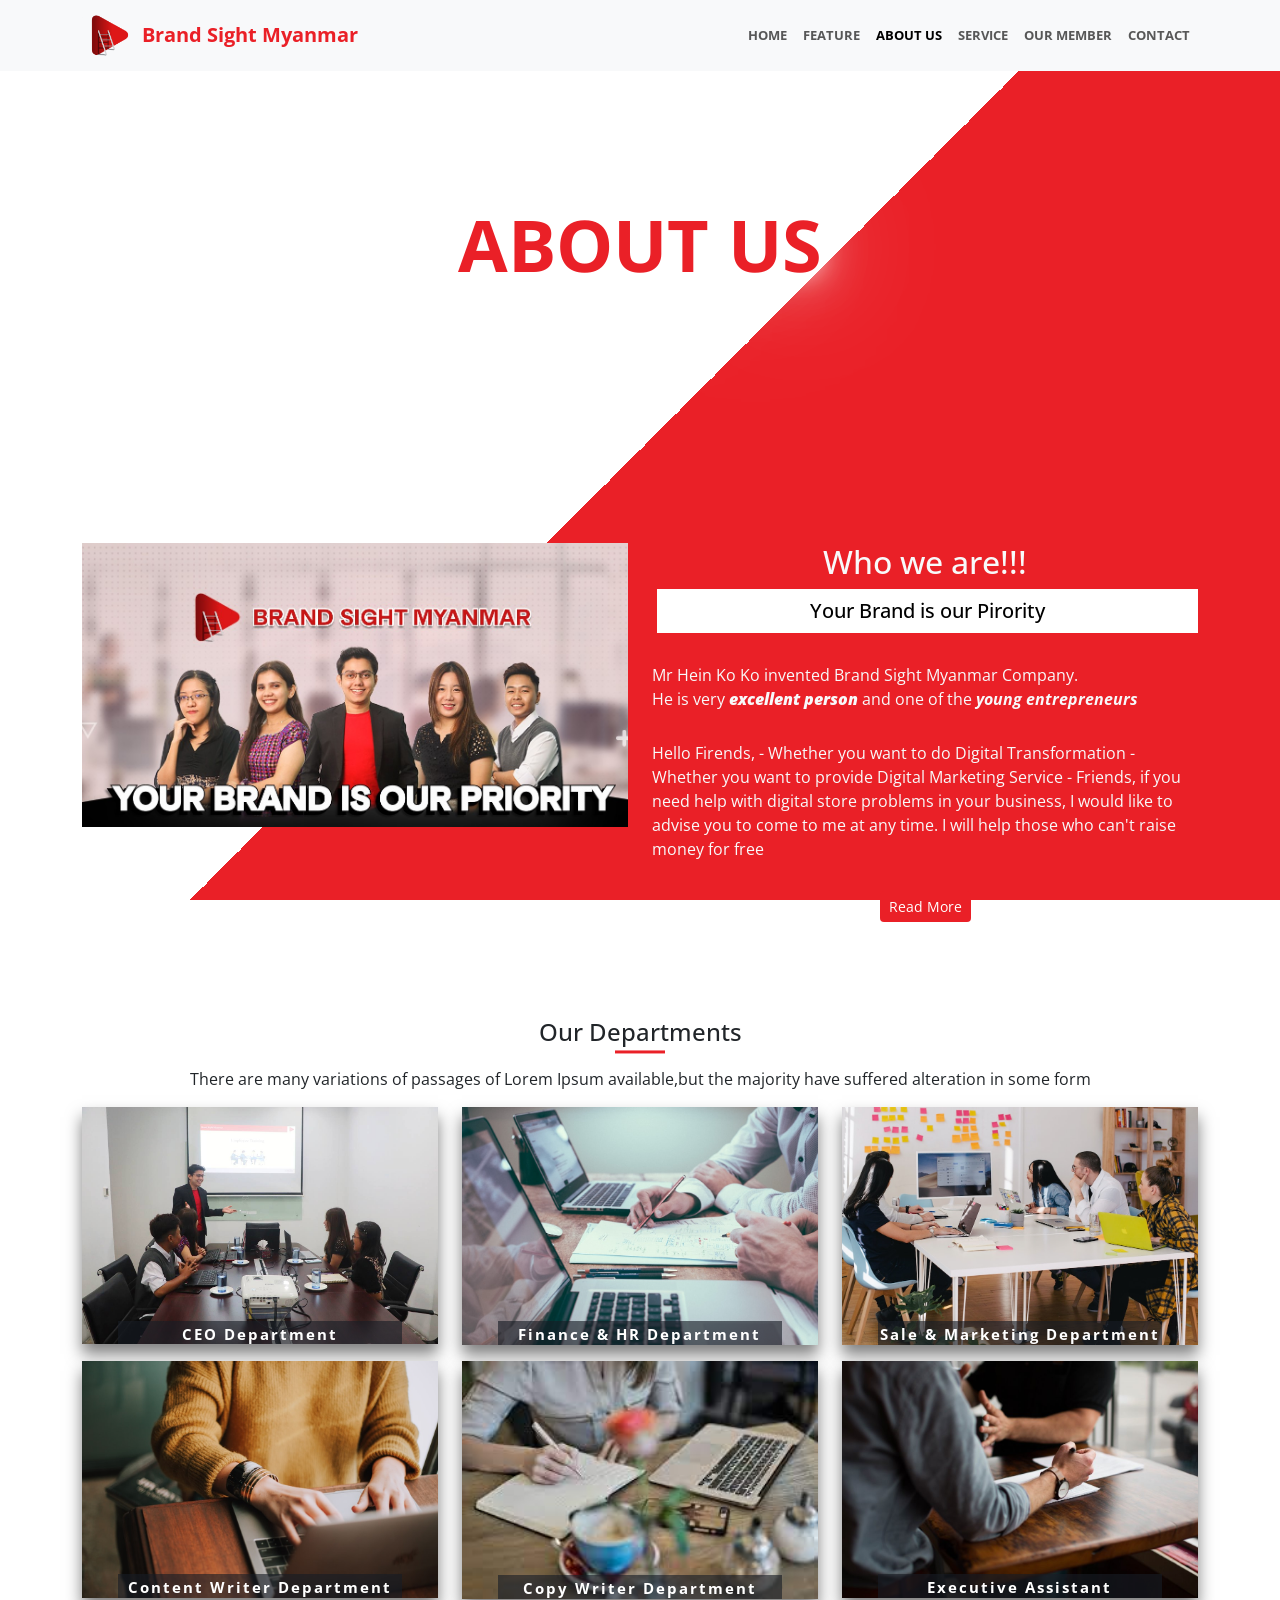
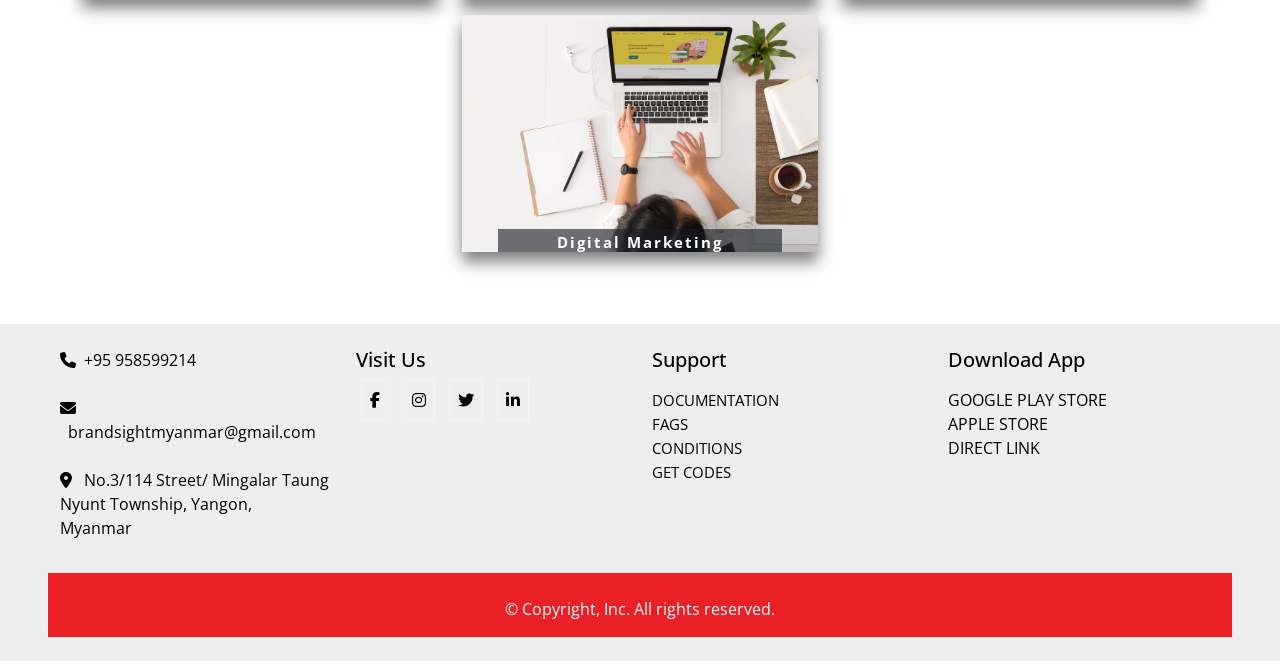
==== aboutus.html @ 86d90e67 "12/5/2022 16:06" ====
<!DOCTYPE html>
<html>
<head>
	
	<title>Brand Sight Myanmar</title>
	<link href="./assets/img/logo/logo.png" rel="icon" type="image/png" sizes="16x16">
	<!-- bootstrap css1 js1 -->
	<link href="https://cdn.jsdelivr.net/npm/bootstrap@5.2.0/dist/css/bootstrap.min.css" rel="stylesheet" integrity="sha384-gH2yIJqKdNHPEq0n4Mqa/HGKIhSkIHeL5AyhkYV8i59U5AR6csBvApHHNl/vI1Bx" crossorigin="anonymous">
	<!-- fontawesome css -->
	<link rel="stylesheet" href="https://cdnjs.cloudflare.com/ajax/libs/font-awesome/6.2.1/css/all.min.css" integrity="sha512-MV7K8+y+gLIBoVD59lQIYicR65iaqukzvf/nwasF0nqhPay5w/9lJmVM2hMDcnK1OnMGCdVK+iQrJ7lzPJQd1w==" crossorigin="anonymous" referrerpolicy="no-referrer" />
	<!-- jq ui css1 js1 -->
	<link rel="stylesheet" type="text/css" href="assets/libs/jquery-ui-1.13.1/jquery-ui-1.13.1/jquery-ui.min.css">
 	<!-- lightslider css1 js1 -->
  <link href="assets/libs/lightslider-master/dist/css/lightslider.css" rel="stylesheet" type="text/css">


	<!-- custom css -->
	<link rel="stylesheet" type="text/css" href="css/style.css">
</head>
<body>
  

  

<!-- Start Header Section -->
<header class="animation-area">

    <!-- animatin for banner -->

    <div>
      <ul class ="box-area">
          <li></li>
          <li></li>
          <li></li>
           <li></li>
          <li></li>
          <li></li>
        </ul>
    </div>

    <!-- Start Navbar -->
  
	<!-- Start Header Intro -->
	<!-- <section class="headerintros visiblelgs">
		<div class="container infos">
			<table>
				<tr>
					<td>Mon - Sat 8:00-18:00<br>
						Sunday CLOSED
					</td>
				</tr>
			</table>
			<table>
				<tr>
					<td>
						<i class="fas fa-envelope me-1"></i>
					</td>
				<td><a href="maito:brandsightmyanmar.com" class="nav-link">brandsightmyanmar@gmail.com</td>

				</tr>
			</table>
			<table>
				<tr>
					<td><i class="fas fa-bus me-1"></i></td>
					<td>Van facility available for pick and drop</td>
				</tr>
			</table>
		</div>
	</section> -->
	<!-- End Header Intro Section -->
        <!--Start Navbar-->
         <nav class="navbar navbar-expand-lg navbar-light bg-light navbs ">
          <div class="container">
            
            <a href="index.html"><img src="./assets/img/logo/logo.png" width="50px"; alt="site-logo"></a>
            <a href="index.html" class="navbar-brand fw-blod"><span class="brand-texts">Brand Sight Myanmar</span> </a>

            <div class="navbar-toggler" data-bs-target="#mynav" data-bs-toggle="collapse">
             <span class="navbar-toggler-icon"></span>
            </div>

            <div id="mynav" class="navbar-collapse collapse">
              <ul class="navbar-nav ms-auto">
                <li class="nav-item"><a href="index.html" class="nav-link">Home</a></li>
                <li class="nav-item"><a href="feature.html" class="nav-link">Feature</a></li>
                <li class="nav-item"><a href="aboutus.html" class="nav-link active">About Us</a></li>
                <li class="nav-item"><a href="service.html" class="nav-link">Service</a></li>
                <li class="nav-item"><a href="ourmember.html" class="nav-link">Our Member</a></li>
                <li class="nav-item"><a href="contact.html" class="nav-link">Contact</a></li>
              </ul>
            </div>
          </div>
         </nav>
        <!--End Navbar-->


        
	<!-- Start Banner Section -->
	<!--Start Banner Section-->
        
            <!-- Start banner section -->

           <div class="ourfeaturesbanners">
              <h2 class="text-center text-uppercase display-2 fw-bold h2bannertext ">About Us</h2>
          </div>


          <!-- End banner section -->

        <!--End Banner Section-->

</header>
<!-- End Header Section -->

<!-- Start About Us Section -->
<section id="about" class="py-5 aboutuss">

  <div class="container">

    <div class="row">

      <div class="col-sm-6">
        <img src="./assets/img/member/member.jpg" class="imgs" alt="ceoofbrandsightmyanmar" />
      </div>

      <div class="col-sm-6 text-center text-light">

        <div class="row">

          <div class="col-md-12">
            <h2>Who we are!!!</h2>
          </div>

          <div class="col-md-12">
            <h5>Your Brand is our Pirority</h5>
            <p>Mr Hein Ko Ko invented Brand Sight Myanmar Company. <br/> He is very <em><b><strong>excellent person</strong></b></em> and one of the <em><strong>young entrepreneurs</strong></em></p>

            <p>Hello Firends,
              - Whether you want to do Digital Transformation
              - Whether you want to provide Digital Marketing Service
              - Friends, if you need help with digital store problems in your business, I would like to advise you to
              come to me at
              any time.
              I will help those who can't raise money for free</p>

              

            <a href="#" class="btn btn-reds btn-sm">Read More</a>
          </div>

        </div>

      </div>


    </div>

  </div>

</section>
<!-- End About Us Section -->

<!-- Start Department Section -->
<section id="department" class="py-5">
  <div class="container">
    <!-- start title -->
    <div class="row">
      <div class="col-md-12 text-center">
        <h4 class="titles">Our Departments</h4>
        <p>There are many variations of passages of Lorem Ipsum available,but the majority have suffered alteration in
          some form</p>
      </div>
    </div>
    <!-- end title -->

    <div class="row">
      <div class="col-md-4 mb-3">
        <div class="deptboxes">
          <div>
            <img src="./assets/img/member/08.jpg" alt="dept3" />
          </div>
          <div class="contents">
            <h3>CEO Department</h3>
            <p>Lorem Ipsum is simply dummy text of the printing and typesetting industry.</p>
            <a href="#"><i class="fas fa-phone"> Content</i></a>
            <a href="#"><i class="fas fa-heart"> Support</i></a>
          </div>

        </div>
      </div>

      <div class="col-md-4 mb-3">
        <div class="deptboxes">
          <div>
            <img src="./assets/img/member/finance.jpg" alt="dept6" />
          </div>
          <div class="contents">
            <h3>Finance & HR Department</h3>
            <p>Lorem Ipsum is simply dummy text of the printing and typesetting industry.</p>
            <a href="#"><i class="fas fa-phone"> Content</i></a>
            <a href="#"><i class="fas fa-heart"> Support</i></a>
          </div>

        </div>
      </div>

      <div class="col-md-4 mb-3">
        <div class="deptboxes">
          <div>
            <img src="assets/img/member/sale&marketing.jpg" alt="dept4" />
          </div>
          <div class="contents">
            <h3>Sale & Marketing Department</h3>
            <p>Lorem Ipsum is simply dummy text of the printing and typesetting industry.</p>
            <a href="#"><i class="fas fa-phone"> Content</i></a>
            <a href="#"><i class="fas fa-heart"> Support</i></a>
          </div>

        </div>
      </div>

      <div class="col-md-4 mb-3">
        <div class="deptboxes">
          <div>
            <img src="assets/img/member/contentwriterdepartment.jpg" alt="dept5" />
          </div>
          <div class="contents">
            <h3>Content Writer Department</h3>
            <p>Lorem Ipsum is simply dummy text of the printing and typesetting industry.</p>
            <a href="#"><i class="fas fa-phone"> Content</i></a>
            <a href="#"><i class="fas fa-heart"> Support</i></a>
          </div>

        </div>
      </div>

      <div class="col-md-4 mb-3">
        <div class="deptboxes">
          <div>
            <img src="assets/img/member/copywriter.jpg" alt="dept1" />
          </div>
          <div class="contents">
            <h3>Copy Writer Department</h3>
            <p>Lorem Ipsum is simply dummy text of the printing and typesetting industry.</p>
            <a href="#"><i class="fas fa-phone"> Content</i></a>
            <a href="#"><i class="fas fa-heart"> Support</i></a>
          </div>

        </div>
      </div>

      <div class="col-md-4 mb-3">
        <div class="deptboxes">
          <div>
            <img src="./assets/img/member/executive.jpg" alt="dept2" />
          </div>
          <div class="contents">
            <h3>Executive Assistant Department</h3>
            <p>Lorem Ipsum is simply dummy text of the printing and typesetting industry.</p>
            <a href="#"><i class="fas fa-phone"> Content</i></a>
            <a href="#"><i class="fas fa-heart"> Support</i></a>
          </div>

        </div>
      </div>

      <div class="col-md-4 mb-3 mx-auto">
        <div class="deptboxes">
          <div>
            <img src="./assets/img/member/digitalmarketing.jpg" alt="dept2" />
          </div>
          <div class="contents">
            <h3> Digital Marketing Department</h3>
            <p>Lorem Ipsum is simply dummy text of the printing and typesetting industry.</p>
            <a href="#"><i class="fas fa-phone"> Content</i></a>
            <a href="#"><i class="fas fa-heart"> Support</i></a>
          </div>

        </div>
      </div>
    </div>

  </div>
</section>

<!-- End Department Section -->

































  <!-- Start Footer Section -->
  <footer class="px-5 footerbgs">
    <div class="container-fluid">
      <div class="row text-light py-4 my-2">

        <div class="col-md-3 col-sm-6 mb-3">
          <!-- <h5 class="mb-3"><img src="./assets/img/logo/logo.png" width="70px">Brand Sight Myanmar</h5> -->
          <ul class="list-unstyled">
            <li><i class="fas fa-phone"></i><span class="m-2">+95 958599214</span></li><br/>
            <li><i class="fas fa-envelope"></i><span class="m-2">brandsightmyanmar@gmail.com</span></li><br/>
            <li><i class="fas fa-map-marker-alt"></i><span class="m-2"> No.3/114 Street/ Mingalar Taung Nyunt Township, Yangon, Myanmar</span>
            </li>

          </ul>
        </div>

        <div class="col-md-3 col-sm-6 mb-3">
          <h5 class="mb-3">Visit Us</h5>
          <div class="socialicons">
            <a href="#" class="p-2" target="_blank"><i class="fab fa-facebook-f"></i></a>
            <a href="#" class="p-2" target="_blank"><i class="fab fa-instagram"></i></a>
            <a href="#" class="p-2" target="_blank"><i class="fab fa-twitter"></i></a>
            <a href="#" class="p-2" target="_blank"><i class="fab fa-linkedin-in"></i></a>

          </div>

        </div>

        <div class="col-md-3 col-sm-6 mb-3">
          <h5 class="mb-3">Support</h5>
          <ul class="list-unstyled">
            <li><a href="#" class="text-uppercase footerlinks">Documentation</a></li>
            <li><a href="#" class="text-uppercase footerlinks">Fags</a></li>
            <li><a href="#" class="text-uppercase footerlinks">Conditions</a></li>
            <li><a href="#" class="text-uppercase footerlinks">Get Codes</a></li>

          </ul>
        </div>

        <div class="col-md-3 col-sm-6 mb-3">
          <h5 class="mb-3">Download App</h5>
          <ul class="list-unstyled">
            <li><a href="#" class="text-uppercase nav-link">Google Play Store</a></li>
            <li><a href="#" class="text-uppercase nav-link">Apple Store</a></li>
            <li><a href="#" class="text-uppercase nav-link">Direct Link</a></li>

          </ul>
        </div>

        <div class="text-light d-flex justify-content-center border-top pt-4 copys">
          <p>&copy; <span id="getyear"></span> Copyright, Inc. All rights reserved.</p>
        </div>

      </div>
    </div>
  </footer>

  <!-- End Footer Section --> 


<!-- bootstrap css1 js1 -->
<script src="https://cdn.jsdelivr.net/npm/@popperjs/core@2.11.5/dist/umd/popper.min.js" integrity="sha384-Xe+8cL9oJa6tN/veChSP7q+mnSPaj5Bcu9mPX5F5xIGE0DVittaqT5lorf0EI7Vk" crossorigin="anonymous"></script>
<script src="https://cdn.jsdelivr.net/npm/bootstrap@5.2.0/dist/js/bootstrap.min.js" integrity="sha384-ODmDIVzN+pFdexxHEHFBQH3/9/vQ9uori45z4JjnFsRydbmQbmL5t1tQ0culUzyK" crossorigin="anonymous"></script>
<!-- jq js1 -->
<script src="assets/libs/jquery-3.6.0.min.js" type="text/javascript"></script>
<!-- jqui css1 js1 -->
<script src="assets/libs/jquery-ui-1.13.1/jquery-ui-1.13.1/jquery-ui.min.js" type="text/javascript"></script> 
<!-- lightslider css1 js1 -->
<script src="assets/libs/lightslider-master/dist/js/lightslider.js" type="text/javascript"></script>

<!-- custom js -->
<script src="js/app.js" type="text/javascript"></script>



</body>
</html>
---- assets/libs/lightslider-master/dist/css/lightslider.css ----
/*! lightslider - v1.1.6 - 2016-10-25
* https://github.com/sachinchoolur/lightslider
* Copyright (c) 2016 Sachin N; Licensed MIT */
/*! lightslider - v1.1.3 - 2015-04-14
* https://github.com/sachinchoolur/lightslider
* Copyright (c) 2015 Sachin N; Licensed MIT */
/** /!!! core css Should not edit !!!/**/ 

.lSSlideOuter {
    overflow: hidden;
    -webkit-touch-callout: none;
    -webkit-user-select: none;
    -khtml-user-select: none;
    -moz-user-select: none;
    -ms-user-select: none;
    user-select: none
}
.lightSlider:before, .lightSlider:after {
    content: " ";
    display: table;
}
.lightSlider {
    overflow: hidden;
    margin: 0;
}
.lSSlideWrapper {
    max-width: 100%;
    overflow: hidden;
    position: relative;
}
.lSSlideWrapper > .lightSlider:after {
    clear: both;
}
.lSSlideWrapper .lSSlide {
    -webkit-transform: translate(0px, 0px);
    -ms-transform: translate(0px, 0px);
    transform: translate(0px, 0px);
    -webkit-transition: all 1s;
    -webkit-transition-property: -webkit-transform,height;
    -moz-transition-property: -moz-transform,height;
    transition-property: transform,height;
    -webkit-transition-duration: inherit !important;
    transition-duration: inherit !important;
    -webkit-transition-timing-function: inherit !important;
    transition-timing-function: inherit !important;
}
.lSSlideWrapper .lSFade {
    position: relative;
}
.lSSlideWrapper .lSFade > * {
    position: absolute !important;
    top: 0;
    left: 0;
    z-index: 9;
    margin-right: 0;
    width: 100%;
}
.lSSlideWrapper.usingCss .lSFade > * {
    opacity: 0;
    -webkit-transition-delay: 0s;
    transition-delay: 0s;
    -webkit-transition-duration: inherit !important;
    transition-duration: inherit !important;
    -webkit-transition-property: opacity;
    transition-property: opacity;
    -webkit-transition-timing-function: inherit !important;
    transition-timing-function: inherit !important;
}
.lSSlideWrapper .lSFade > *.active {
    z-index: 10;
}
.lSSlideWrapper.usingCss .lSFade > *.active {
    opacity: 1;
}
/** /!!! End of core css Should not edit !!!/**/

/* Pager */
.lSSlideOuter .lSPager.lSpg {
    margin: 10px 0 0;
    padding: 0;
    text-align: center;
}
.lSSlideOuter .lSPager.lSpg > li {
    cursor: pointer;
    display: inline-block;
    padding: 0 5px;
}
.lSSlideOuter .lSPager.lSpg > li a {
    background-color: #222222;
    border-radius: 30px;
    display: inline-block;
    height: 8px;
    overflow: hidden;
    text-indent: -999em;
    width: 8px;
    position: relative;
    z-index: 99;
    -webkit-transition: all 0.5s linear 0s;
    transition: all 0.5s linear 0s;
}
.lSSlideOuter .lSPager.lSpg > li:hover a, .lSSlideOuter .lSPager.lSpg > li.active a {
    background-color: #428bca;
}
.lSSlideOuter .media {
    opacity: 0.8;
}
.lSSlideOuter .media.active {
    opacity: 1;
}
/* End of pager */

/** Gallery */
.lSSlideOuter .lSPager.lSGallery {
    list-style: none outside none;
    padding-left: 0;
    margin: 0;
    overflow: hidden;
    transform: translate3d(0px, 0px, 0px);
    -moz-transform: translate3d(0px, 0px, 0px);
    -ms-transform: translate3d(0px, 0px, 0px);
    -webkit-transform: translate3d(0px, 0px, 0px);
    -o-transform: translate3d(0px, 0px, 0px);
    -webkit-transition-property: -webkit-transform;
    -moz-transition-property: -moz-transform;
    -webkit-touch-callout: none;
    -webkit-user-select: none;
    -khtml-user-select: none;
    -moz-user-select: none;
    -ms-user-select: none;
    user-select: none;
}
.lSSlideOuter .lSPager.lSGallery li {
    overflow: hidden;
    -webkit-transition: border-radius 0.12s linear 0s 0.35s linear 0s;
    transition: border-radius 0.12s linear 0s 0.35s linear 0s;
}
.lSSlideOuter .lSPager.lSGallery li.active, .lSSlideOuter .lSPager.lSGallery li:hover {
    border-radius: 5px;
}
.lSSlideOuter .lSPager.lSGallery img {
    display: block;
    height: auto;
    max-width: 100%;
}
.lSSlideOuter .lSPager.lSGallery:before, .lSSlideOuter .lSPager.lSGallery:after {
    content: " ";
    display: table;
}
.lSSlideOuter .lSPager.lSGallery:after {
    clear: both;
}
/* End of Gallery*/

/* slider actions */
.lSAction > a {
    width: 32px;
    display: block;
    top: 50%;
    height: 32px;
    background-image: url('../img/controls.png');
    cursor: pointer;
    position: absolute;
    z-index: 99;
    margin-top: -16px;
    opacity: 0.5;
    -webkit-transition: opacity 0.35s linear 0s;
    transition: opacity 0.35s linear 0s;
}
.lSAction > a:hover {
    opacity: 1;
}
.lSAction > .lSPrev {
    background-position: 0 0;
    left: 10px;
}
.lSAction > .lSNext {
    background-position: -32px 0;
    right: 10px;
}
.lSAction > a.disabled {
    pointer-events: none;
}
.cS-hidden {
    height: 1px;
    opacity: 0;
    filter: alpha(opacity=0);
    overflow: hidden;
}


/* vertical */
.lSSlideOuter.vertical {
    position: relative;
}
.lSSlideOuter.vertical.noPager {
    padding-right: 0px !important;
}
.lSSlideOuter.vertical .lSGallery {
    position: absolute !important;
    right: 0;
    top: 0;
}
.lSSlideOuter.vertical .lightSlider > * {
    width: 100% !important;
    max-width: none !important;
}

/* vertical controlls */
.lSSlideOuter.vertical .lSAction > a {
    left: 50%;
    margin-left: -14px;
    margin-top: 0;
}
.lSSlideOuter.vertical .lSAction > .lSNext {
    background-position: 31px -31px;
    bottom: 10px;
    top: auto;
}
.lSSlideOuter.vertical .lSAction > .lSPrev {
    background-position: 0 -31px;
    bottom: auto;
    top: 10px;
}
/* vertical */


/* Rtl */
.lSSlideOuter.lSrtl {
    direction: rtl;
}
.lSSlideOuter .lightSlider, .lSSlideOuter .lSPager {
    padding-left: 0;
    list-style: none outside none;
}
.lSSlideOuter.lSrtl .lightSlider, .lSSlideOuter.lSrtl .lSPager {
    padding-right: 0;
}
.lSSlideOuter .lightSlider > *,  .lSSlideOuter .lSGallery li {
    float: left;
}
.lSSlideOuter.lSrtl .lightSlider > *,  .lSSlideOuter.lSrtl .lSGallery li {
    float: right !important;
}
/* Rtl */

@-webkit-keyframes rightEnd {
    0% {
        left: 0;
    }

    50% {
        left: -15px;
    }

    100% {
        left: 0;
    }
}
@keyframes rightEnd {
    0% {
        left: 0;
    }

    50% {
        left: -15px;
    }

    100% {
        left: 0;
    }
}
@-webkit-keyframes topEnd {
    0% {
        top: 0;
    }

    50% {
        top: -15px;
    }

    100% {
        top: 0;
    }
}
@keyframes topEnd {
    0% {
        top: 0;
    }

    50% {
        top: -15px;
    }

    100% {
        top: 0;
    }
}
@-webkit-keyframes leftEnd {
    0% {
        left: 0;
    }

    50% {
        left: 15px;
    }

    100% {
        left: 0;
    }
}
@keyframes leftEnd {
    0% {
        left: 0;
    }

    50% {
        left: 15px;
    }

    100% {
        left: 0;
    }
}
@-webkit-keyframes bottomEnd {
    0% {
        bottom: 0;
    }

    50% {
        bottom: -15px;
    }

    100% {
        bottom: 0;
    }
}
@keyframes bottomEnd {
    0% {
        bottom: 0;
    }

    50% {
        bottom: -15px;
    }

    100% {
        bottom: 0;
    }
}
.lSSlideOuter .rightEnd {
    -webkit-animation: rightEnd 0.3s;
    animation: rightEnd 0.3s;
    position: relative;
}
.lSSlideOuter .leftEnd {
    -webkit-animation: leftEnd 0.3s;
    animation: leftEnd 0.3s;
    position: relative;
}
.lSSlideOuter.vertical .rightEnd {
    -webkit-animation: topEnd 0.3s;
    animation: topEnd 0.3s;
    position: relative;
}
.lSSlideOuter.vertical .leftEnd {
    -webkit-animation: bottomEnd 0.3s;
    animation: bottomEnd 0.3s;
    position: relative;
}
.lSSlideOuter.lSrtl .rightEnd {
    -webkit-animation: leftEnd 0.3s;
    animation: leftEnd 0.3s;
    position: relative;
}
.lSSlideOuter.lSrtl .leftEnd {
    -webkit-animation: rightEnd 0.3s;
    animation: rightEnd 0.3s;
    position: relative;
}
/*/  GRab cursor */
.lightSlider.lsGrab > * {
  cursor: -webkit-grab;
  cursor: -moz-grab;
  cursor: -o-grab;
  cursor: -ms-grab;
  cursor: grab;
}
.lightSlider.lsGrabbing > * {
  cursor: move;
  cursor: -webkit-grabbing;
  cursor: -moz-grabbing;
  cursor: -o-grabbing;
  cursor: -ms-grabbing;
  cursor: grabbing;
}
---- css/style.css ----
@import url('https://fonts.googleapis.com/css2?family=Open+Sans:ital,wght@0,300;0,400;0,600;1,300&display=swap');

* {
	margin: 0;
	padding: 0;
	box-sizing: border-box;
}

:root {
	--primary-color: #EA2027;
	--secondary-color: #fff;
	--icon-color: #EA2027;
}

::selection {
	background: var(--primary-color);
	color: #fff;
}

body {
	font-family: 'Open Sans', sans-serif;
	overflow-x: hidden;
}

header{
	/* width: 100%; */
	height: 100vh;
	background: linear-gradient(-45deg,var(--primary-color)50%,var(--secondary-color)20%);
}

.fixed-top-navbs {
	width: 100%;
	/* padding: 20px 30px; */
	position: sticky;
	left: 0;
	top: 0;
	position: fixed;
	z-index: 1000;

	box-shadow: 0 3px 2px rgba(0, 0, 0, 0.2);
}



@keyframes animate {

	0% {
		transform: translateY(0) rotate(0deg);
		opacity: 1;
		border-radius: 0;
	}

	100% {
		transform: translateY(-1000px) rotate(720deg);
		opacity: 0;
		border-radius: 50%;
	}

}

.navbar-nav li a {
	text-transform: uppercase;
	font-size: 13px;
	font-weight: bold;

	position: relative;

	transition: all .5s;
}

.navbar-nav li a::before{
	content: '';
	width: 0%;
	height: 3px;
	background: var(--primary-color);
	position:absolute;
	bottom:0%;
	right:0%;

	transition: all .5s;
}

.navbar-nav li a:hover::before{
	width: 50%;
	right: 50%;
}

.navbar-nav li a::after{
	content: '';
	width: 0%;
	height: 3px;
	background: linear-gradient(#EA2027, #ff8686);
	position:absolute;
	bottom:0%;
	left:0%;

	transition: all .5s;
}

.navbar-nav li a:hover::after{
	width: 50%;
	left: 50%;
}

.active{
	color: var(--primary-color);
}

/*Start Header Section*/

/*Start Header Section*/

.headerintros {
	height: 50px;
	background-color: var(--primary-color);
}

.headerintros .infos {
	color: #fff;
	display: flex;
	justify-content: space-between;
	align-items: center;
	font-size: 12px;
	font-weight: bold;
}

.titles {
	position: relative;
	margin-bottom: 20px;
}

.titles::before {
	content: '';
	width: 50px;
	height: 3px;
	background: var(--primary-color);

	position: absolute;
	left: 50%;
	bottom: -20%;

	transform: translate(-50%, 15%);
}


@media (min-width: 1200px) {
	.visiblelgs {
		display: block;
	}
}

/* for tablet or iPad view */

@media (min-width:480px) and (max-width: 768px) {
	.visiblelgs .infos {
		width: 100%;
		padding: 10px 20px;
		font-size: 10px;
	}
}

@media (min-width: 501px) and (max-width:540px) {
	.visiblelgs .infos {
		width: 100%;
		padding: 10px 20px;
		font-size: 9px;
	}
}

/* for mobile view */

@media (width:500px) {
	.visiblelgs .infos {
		font-size: 9px;
	}
}


.brand-texts {
	color: var(--primary-color);
	font-weight: bolder;
}

.navbar-brand{
	margin-left: 10px;
}



.btn-reds {
	background-color: var(--primary-color);
	color: #fff;

}

.btn-reds2 {
	background-color: var(--secondary-color);
	color: var(--primary-color);

}

.btn-reds:hover {
	border: 1px solid var(--primary-color);
	color: var(--primary-color);
}

.btn-reds2:hover {
	border: 1px solid var(--secondary-color);
	color: var(--primary-color);
}


/*End Header Section*/

/* Start banner Section */

.banners{
    width: 100%;
    color: #fff;
    position: absolute;
    left: 50%;
    top: 50%;
    transform: translate(-50%,-50%);

	/* display: flex;
	justify-content: center;
	align-items: center;
	flex-direction: column;
	padding: 15% 0; */

}


.headings{
    width: 85%;
    text-shadow: 2px 5px 5px rgba(165, 24, 24,0.5);
}

.banner-h2{
    font-family: 'Raleway', sans-serif;
    font-weight: 600;
    letter-spacing: 1px;
    color: var(--primary-color);
    text-shadow: 0 0 25px #fff,
                 0 0 50px #fff,
                 0 0 100px #fff,
                 0 0 250px #fff;
}

.paragraphs{
    width: 75%;
    font-size: 16px;
}

.annihellos{
	color: var(--primary-color);
	animation: annihellos 2s linear;
}

@keyframes annihellos {
    0%{
        opacity: 0;
        transform: translateY(-100%);
    }

    100%{
        opacity: 1;
        transform: translateY(0%);
    }
}

.myannis{
    animation: myannis 1s;
    animation-delay: 1s;
    animation-fill-mode: backwards;
}

@keyframes myannis {
    0%{
        opacity: 0;
        transform: translateY(-25%);
    }

    100%{
        opacity: 1;
        transform: translateY(0%);
    }
}

.anniparagraphs{
	color: var(--primary-color);
    animation: anniparagraphs 2s;
    animation-delay: 1.6s;
    animation-fill-mode: backwards;
}

@keyframes anniparagraphs {
    0%{
        opacity: 0;
        transform: translateX(20%)
    }

    100%{
        opacity: 1;
        transform: translateX(0%)
    }
}

.scrolldowns{
    width: 75px;
    height: auto;
    text-decoration: none;
    /* background-color: rgba(255, 0, 0,0.4); */
    color: #fff;
    font-size: 16px;
    padding: 10px 4px;
    text-align: center;
    border-radius: 50px;
    position: absolute;
    left: 50%;
    bottom: 0%;
    transform: translate(-50%,-9%);
    /* cursor: pointer; */
}

.scrolldowns:hover{
    color: #fff;
}

.scrolldowns .downs{
    animation: downannis 2s linear infinite;
    animation-delay: 2s;
    animation-fill-mode: backwards;
}

.scrolldowns .down1s{
    animation-delay: .2s;
}

.scrolldowns .down2s{
    animation-delay: .5s;
}

.scrolldowns .down3s{
    animation-delay: 1s;
}


@keyframes downannis{
    0%{
        opacity: 0;
        transform: translateY(-45%);
        color: #fff;
    }

    50%{
        opacity: 1;
        transform: translateY(0%);
       color: var(--primary-color);
    }

    100%{
        opacity: 0;
        transform: translateY(-45%);
        color: #fff;
    }
}

/* End Banner Section */


/*Start About Us*/

.aboutuss {
	background: linear-gradient(-45deg,var(--primary-color)50%,rgba(255,255,255,0.5)20%);
	background-repeat: no-repeat;
	background-size: cover;
	background-position: center;
	background-attachment: fixed;

	position: relative;
}

.aboutuss h5 {
	background-color: #fff;
	color: #000;
	border-left: 5px solid var(--primary-color);

	padding: 10px;
}

.aboutuss h5~p {
	text-align: left;
	margin: 30px 0;
}

.aboutuss img {
	width: 100%;

	/* position: absolute;
	bottom: 0;
	left: 15%; */
}

/*End About Us*/






/*Start Features Section*/

.iconboxes {
	background-color: #f4f4f4;
	box-shadow: 0 2pxd 15px rgba(0, 0, 0, 0.2);
	padding: 50px 20px;
	margin-bottom: 10px;

	position: relative;
}

.icons {
	width: 70px;
	height: 70px;
	background-color: var(--icon-color);
	color: #fff;
	border-radius: 50%;

	display: flex;
	justify-content: center;
	align-items: center;

	position: absolute;
	left: calc(50% - 35px);
	top: -35px;
}

.iconboxes:hover .icons {
	background: none;
	color: var(--icon-color);
	border: 2px solid var(--icon-color);
}

/*End Features Section*/

/* Start Clients  */

ul.clientlists {
	list-style: none;
	padding: 0;
	margin: 0;

	display: flex;
	justify-content: center;
}

ul.clientlists li {
	background-color: #f4f4f4;
	border: 5px solid #e9e9e9;
	padding: 20px 30px;
	margin: auto;
}

ul.clientlists img {
	width:3.6rem;
}

ul.clientlists .img12{
	width: 90px;
	/* height: 50px; */
}

ul.clientlists li:hover {
	border-color: var(--secondary-color);
	 transform: translateY(5px);
}

@media (max-width : 768px) {
	ul.clientlists li {
		border: 2px solid #e9e9e9;
		padding: 10px 20px;
		margin: 0 5px;
	}

	ul.clientlists img {
		width: 70px;
	}

	ul.clientlists li:hover {
		box-shadow: 1px -2px 0 rgba(0, 0, 0, 0.3);
	}
}

/* End Clients  */

/* Start what we do */

.videos {
	color: #fff;
}

/* End what we do */

/*Start Info Section */

.fromlefts {
	animation-name: myleft;
	animation-duration: 3s;
}

.fromrights {
	animation-name: myright;
	animation-duration: 3s;
}

@keyframes myleft {
	from {
		transform: translateX(-30px);
		opacity: 0;
	}

	to {
		transform: translateX(0px);
		opacity: 1;
	}
}

@keyframes myright {
	from {
		transform: translateX(30px);
		opacity: 0;
	}

	to {
		transform: translateX(0px);
		opacity: 1;
	}
}


/*End Info Section */


/*Start Adv Section*/

.advs {
	height: 300px;
	background-image: linear-gradient(rgba(0, 0, 0, 0.3), rgba(0, 0, 0, 0.3)),
		url("../assets/img/banner/bannerbg.jpg");
	background-repeat: no-repeat;
	background-size: cover;
	background-attachment: fixed;

	color: #fff;
	text-shadow: -5px 0 10px #000;

	display: flex;
	align-items: center;
}

.advs h3 {
	text-shadow: 1px 0px 2px var(--secondary-color);
}


/*End Adv Section*/

/*Start Department Section*/
.deptboxes {
	box-shadow: 0 10px 15px rgba(0, 0, 0, 0.5);
	border-radius: 0;
	position: relative;
	overflow: hidden;



}

.deptboxes img {
	width: 100%;
	object-fit: cover;
	/*html ka nay img htat yin use tr*/
}

.deptboxes .contents {
	width: 80%;
	height: 100%;
	background-color: rgba(24, 29, 36, 0.61);
	color: #fff;
	text-align: center;

	position: absolute;
	left: 10%;
	bottom: -90%;

	transition: all .5s;
}

.deptboxes a {
	background-color: var(--primary-color);
	color: #fff;
	text-decoration: none;
	font-size: 10px;
	letter-spacing: 2px;
	padding: 10px 15px;
	border-radius: 20px;

	display: inline-block;
	margin-top: 10px;
	opacity: 0;

	transition: all .5s;

}

.deptboxes:hover .contents {
	width: 100%;
	height: 60%;

	left: 0;
	bottom: 0;
}

.deptboxes:hover a {
	opacity: 1;
	transition-delay: .3s;
}

.deptboxes:hover img {
	transform: scale(1.2);
	transition: transform .5s;
}

.deptboxes h3 {
	color: #fff;
	font-size: 15px;
	font-weight: bold;
	letter-spacing: 2px;
	padding-top: 4px;
}

.deptboxes p {
	width: 80%;
	font-size: 13px;
	margin: 5px auto;
}

/*End Department Section*/

/* Start Our Client Section */

.lightsliders {
	background: linear-gradient(#eee, #ddd);
}

.lightsliders li img {
	padding: 20px;
}

/* End Our Client Section */





/* Start Customer */

.cutomers {
	background-image: linear-gradient(rgba(0, 0, 0, 0.0),
			rgba(0, 0, 0, 0.3)), url('../assets/img/banner/bannerbg.jpg');
	background-repeat: no-repeat;
	background-size: cover;
	background-position: center;
	background-attachment: fixed;
}

/* End Customer */

/* Start Request Quote */

.quotes {
	background-color: #eee;
	padding: 30px 50px;
	margin: -30px;

	display: flex;
	justify-content: space-between;
	align-items: center;
}

.infos {
	display: flex;
}

.quotes .btn-calls {
	width: 170px;
	height: 50px;
	background-color: var(--primary-color);
	color: #fff;
	font-family: sans-serif;
	font-size: 15px;
	line-height: 50px;
	border: 0;
	border-radius: 100px;
	padding: 0;
	/*cuz of bootstrap btn effect*/
	transform: translateY(-1px);

	transition: all .3s;
}

.quotes .btn-calls:hover {
	box-shadow: -3px 3px 3px #444;
	transform: translateY(0px);

}

.phoneicons {
	width: 30px;
	color: red;
}

@media(max-width:768px) {
	.phoneicons {
		width: 50px;
	}
}



/* End Request Quote */

/* Start Member Section */

.team {
	background: #fff;
	padding: 60px 0;
}

.team .member {
	margin-bottom: 20px;
	overflow: hidden;
	border-radius: 5px;
	background: #fff;
	box-shadow: 0px 2px 15px rgba(0, 0, 0, 0.1);
}

.team .member .member-img {
	position: relative;
	overflow: hidden;
}

.team .member .social {
	position: absolute;
	left: 0;
	bottom: 30px;
	right: 0;
	opacity: 0;
	transition: ease-in-out 0.3s;
	text-align: center;
}

.team .member .social a {
	transition: color 0.3s;
	color: #151515;
	margin: 0 3px;
	border-radius: 4px;
	width: 36px;
	height: 36px;
	background: rgba(255, 255, 255, 0.8);
	transition: ease-in-out 0.3s;
	color: #484848;
	display: inline-flex;
	justify-content: center;
	align-items: center;
}

.team .member .social a:hover {
	background: var(--primary-color);
	color: #fff;
}

.team .member .social i {
	font-size: 18px;
	line-height: 0;
}

.team .member .member-infos {
	padding: 25px 15px;
}

.team .member .member-infos h4 {
	font-weight: 700;
	text-align: center;
	font-size: 18px;
	margin-bottom: 5px;
	padding: 4px;
	background-color: var(--primary-color);
	color: #fff;
}

.team .member .member-infos span {
	display: block;
	color: #000;
	font-size: 13px;
	font-weight: 400;
	text-align-last: center;
}

.team .member .member-info p {
	font-style: italic;
	font-size: 14px;
	line-height: 26px;
	color: #777777;
}

.team .member:hover .social {
	opacity: 1;
	transform: rotateX(360deg);
	bottom: 15px;
}

/* End Member Section */














/*Start Join Us Section*/

.footerbgs{
	background: #eee;
	color: #000;
}

.footerbgs ul li,.footerbgs h5, .footerbgs a{
	color: #000;
}


.customforms {
	background-color: #fff;
	border: 1px solid #ddd;
	padding: 30px;
}


/*End Join Us Section*/

/*Start Footer Section*/
.socialicons a {
	color: #000;
	border: 1px solid #f4f4f4;
	padding: 5px;
	margin: 0 5px;
}

.footerlinks {
	color: #eee;
	font-size: 15px;
	text-decoration: none;
	transition: all .3s;
}

.footerlinks:hover {
	color: var(--primary-color);
	border-bottom: 1px solid var(--icon-color);
	letter-spacing: 1px;
}

.copys {
	background: var(--primary-color);
}

/*End Footer Section*/

/*//Start Progress*/
#progress {
	width: 50px;
	height: 50px;
	/*background-color: steelblue;*/
	border-radius: 50%;
	box-shadow: 0 0 5px rgba(0, 0, 0, 0.2);

	position: fixed;
	bottom: 20px;
	right: 20px;

	display: grid;
	place-items: center;
	z-index: 10;

}

#progressvalues {
	width: calc(100% - 10px);
	height: calc(100% - 10px);
	background-color: #fff;
	border-radius: 50%;

	font-weight: bold;
	display: flex;
	justify-content: center;

	display: grid;
	place-items: center;
}

/*//End Progress*/

/* Start accordion */

.accordions{
	background: var(--primary-color);
	color: #fff;
	border: none;
}

/* End accordion */

/* Start Contact  */
.contacts {
  background: linear-gradient(rgba(0,0,0,0.3),rgba(0,0,0,0.5)), url('../assets/img/gallery/photo-1499951360447-b19be8fe80f5.png');
  background-repeat: no-repeat;
  background-size: cover;
  background-position: center;
  background-attachment: fixed;
}

.contactheadins{
	color: #000;;
}

.contacts .inputs {
    background: transparent;
    border-color: transparent;
    border-bottom: 2px solid #ccc;
    border-radius: 0;
    color: #fff;

    transition: all .8s;
}

.contacts .inputs:focus {
    box-shadow: none;
    border-bottom: 2px solid var(--primary-color);
}

.submit-btns {
    background-color: var(--primary-color);
    color: #fff;
    border: none;
    transition: all .3s;
}

.submit-btns:hover {
    background-color: var(--secondary-color);
    color: #000;
}

.labels{
    display: block; /* only block elemnet get margin effects */
    color: #000;
    margin-top: -60px;
    margin-left: 10px;

    transition: all .5s;
}

.inputs:placeholder-shown + .labels{
    opacity: 0;
    visibility: hidden;
    transform: translateY(20px);
}

.forms{
	/* From https://css.glass */
	padding: 20px 40px;
	background: rgba(255, 255, 255, 0.16);
	border-radius: 16px;
	box-shadow: 0 4px 30px rgba(0, 0, 0, 0.1);
	backdrop-filter: blur(13.7px);
	-webkit-backdrop-filter: blur(13.7px);
	border: 1px solid rgba(255, 255, 255, 0.09);
}

/* End Contact  */



/* =========================================== */
/* Start Our Feature Page */
/* =========================================== */

/* Start banner */

/* animation for banner */
.animation-area{
	width: 100%;
    height: 55vh;
    background: linear-gradient(-45deg,var(--primary-color)50%,var(--secondary-color)20%);
    background-repeat: no-repeat;
    background-position: center;
    background-attachment: fixed;

    position: relative;
}

.box-area{
    position: absolute;
    top:0;
    left:0;
    width:100%;
    height: 100%;
    overflow: hidden;
}
.box-area li{
    position: absolute;
    display: block;
    list-style: none;
    width:25px;
    height: 25px;
    background:rgba(255, 172, 172, 0.5);
    animation:animate 20s linear infinite;
    bottom: -150px;
}
.box-area li:nth-child(1){
    left:86%;
    width:80px;
    height: 80px;
	border-radius: 25%;
    animation-delay: 0s;
}
.box-area li:nth-child(2){
    left:12%;
    width:30px;
    height: 30px;
    animation-delay: 0s;
    animation-delay: 1.5s;
    animation-duration: 10s;
}
.box-area li:nth-child(3){
    left:70%;
    width:100px;
    height: 100px;
	border-radius: 50%;

    animation-delay: 5.5s;
}
.box-area li:nth-child(4){
    left:42%;
    width:150px;
    height: 150px;
    animation-delay: 0s;
    animation-duration: 15s;
}
.box-area li:nth-child(5){
    left:65%;
    width:40px;
    height: 40px;
    animation-delay: 0s;
}
.box-area li:nth-child(6){
    left:15%;
    width:110px;
    height: 110px;
	border-radius: 50%; 
    animation-delay: 3.5s;
}
@keyframes animate{
    0%{
        transform: translateY(0)rotate(0deg);
        opacity: 1;
    }
    100%{
        transform: translateY(-800px)rotate(360deg);
        opacity: 0;
    }
}

.ourfeaturesbanners{
	position: absolute;
	left: 50%;
	top: 50%;
	transform: translate(-50%,-50%);
}

.ourfeaturesbanners .h2bannertext{
	color: var(--primary-color);
	text-shadow: 0 0 25px #fff,
	0 0 50px #fff,
	0 0 100px #fff,
	0 0 250px #fff;
}

/* End banner */
 
/* Start animation */

/* for banner */

.imgs{
	
}

.introannis{
	/* transform: translate(-200%); */
	animation: introannis 2s linear;
}

.paraanni{
	/* transform: translateY(100px); */
	animation: paraanni 2s linear;
}

.selectparagraph2{
	animation: paraanni2 2s linear;
}

.annilefts{ 
	animation: annilefts 2s linear;
}

@keyframes intorannis{
	0%{
		transform: translateY(-100%);
        opacity: 0;
    }

    100%{
		transform: translateY(0%);
        opacity: 1;
    }
}

@keyframes paraanni{
	0%{
		transform: translateY(100px);
		opacity: 0;
	}

	100%{
		transform: translateY(0px);
		opacity: 1;
	}
}

@keyframes paraanni2{
	0%{
		transform: translateY(100px);
		opacity: 0;
	}

	100%{
		transform: translateY(0px);
		opacity: 1;
	}
} 

@keyframes myani{
	0%{
		color:red;
		transform: translateX(-50px);
		letter-spacing: 20px;
		opacity: 0;
	}

	10%{
		opacity: 1;
	}

	50%{
		letter-spacing: -20px;
		opacity: 1;
	}

	100%{
		color:blue;
		transform: translateX(50px);
		letter-spacing: 20px;
		opacity: 0;
	}
}

.brand-img{
	height: 100vh;
	display: flex;
	justify-content: center;
	align-items: center;
}

.brand-img img{
	width: 50px;
	animation: preloader1 2s linear infinite;
}
		@keyframes preloader1{
			0%{

				transform: scale(0.5);
				opacity: 0;
			}

			50%{

				transform: scale(1.3);
				opacity: 1;
			}

			100%{

				transform: scale(1.8);
				opacity: 0;
			}
		}




/* End animation */
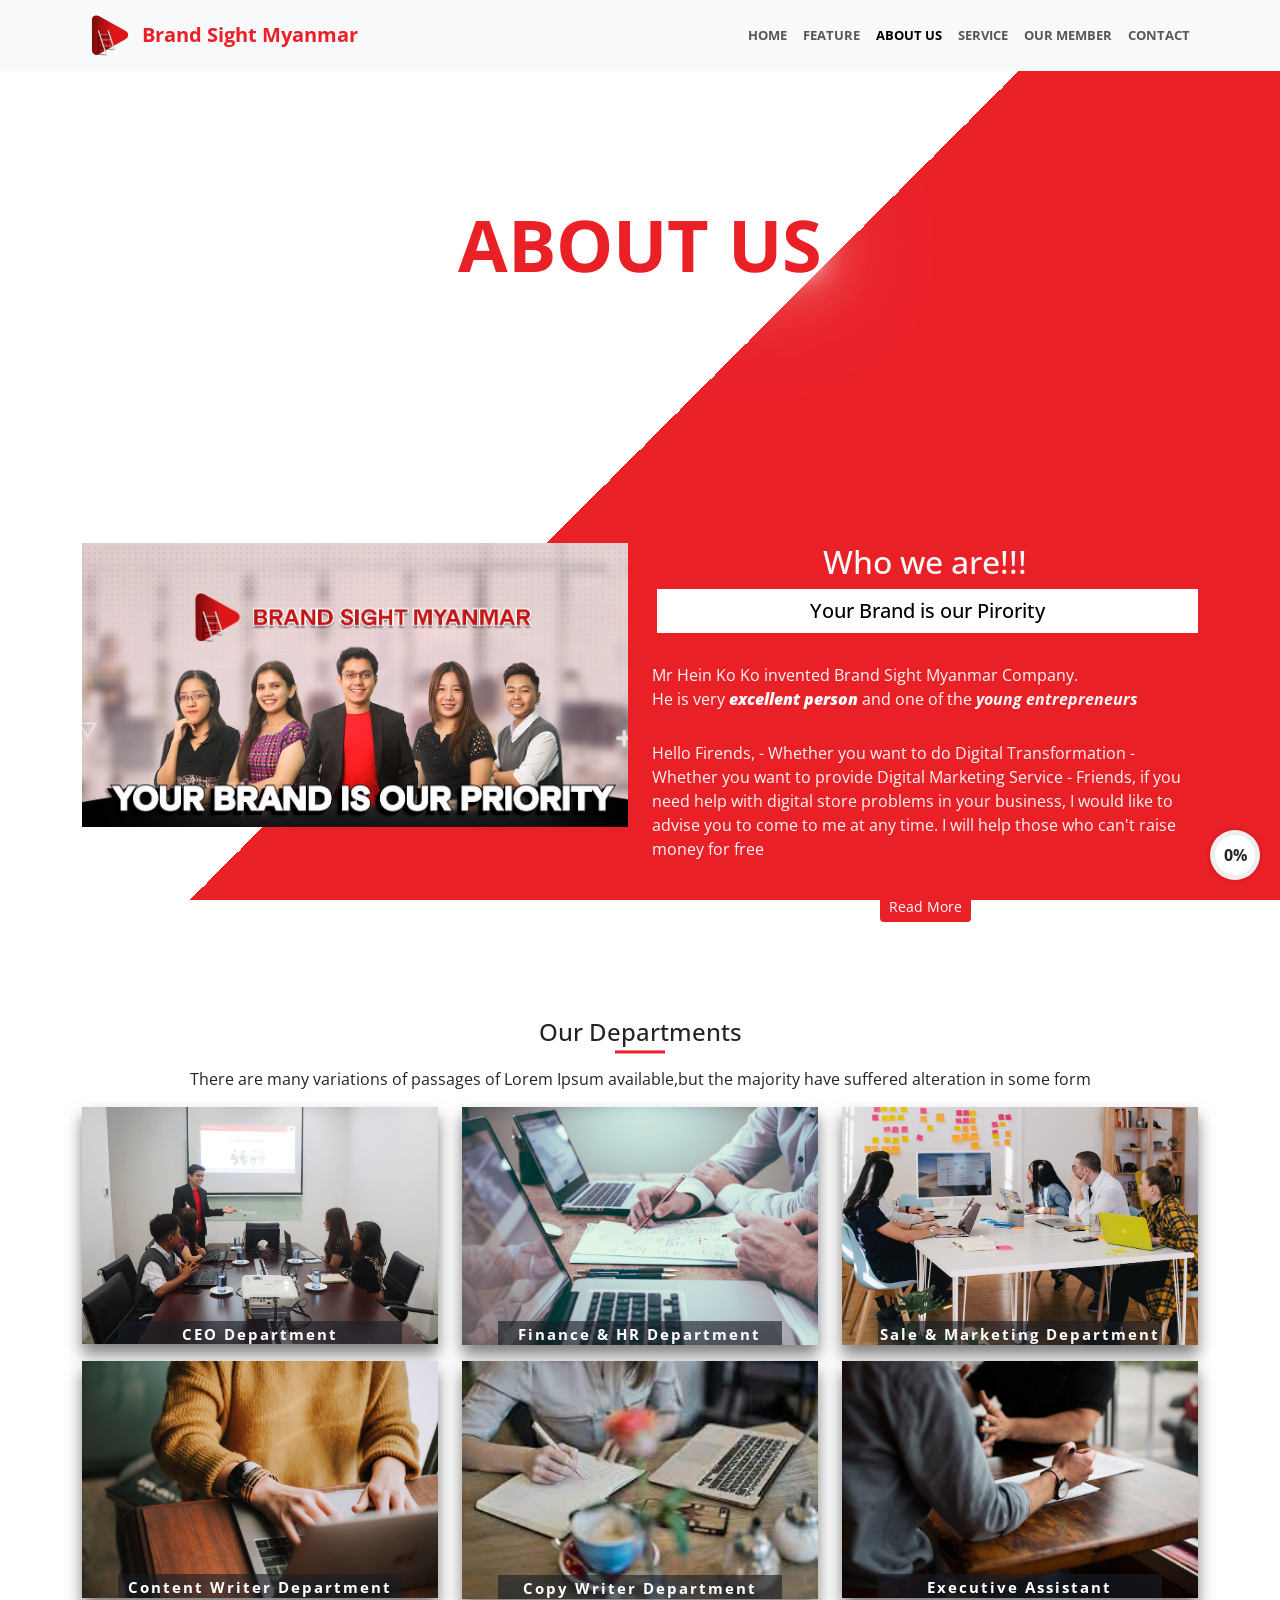
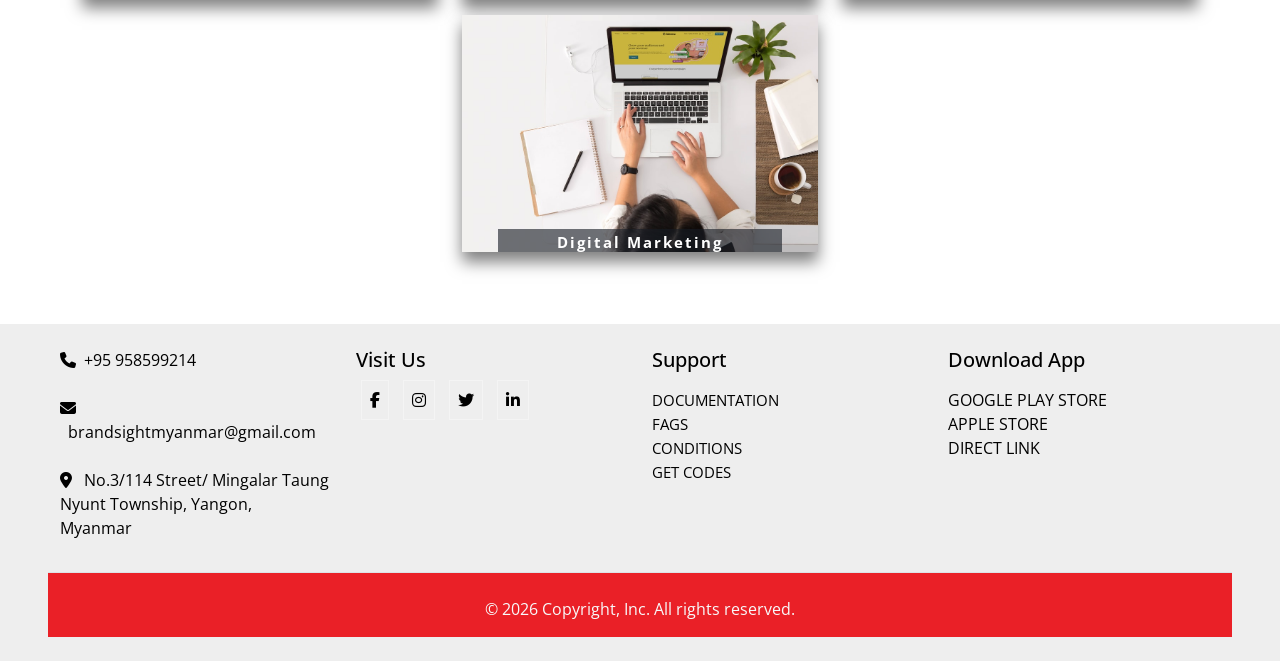
==== commit e27ca713: "12/06/ 12:10.P.M. good evening" ====
--- a/aboutus.html
+++ b/aboutus.html
@@ -24,6 +24,12 @@
 
 <!-- Start Header Section -->
 <header class="animation-area">
+
+  <!-- Start Progress -->
+  <div id="progress">
+    <span id="progressvalues">0%</span>
+  </div>
+  <!-- End Progress -->
 
     <!-- animatin for banner -->
 
@@ -388,7 +394,7 @@
 <script src="assets/libs/lightslider-master/dist/js/lightslider.js" type="text/javascript"></script>
 
 <!-- custom js -->
-<script src="js/app.js" type="text/javascript"></script>
+<script src="js/aboutus.js" type="text/javascript"></script>
 
 
 
--- a/css/style.css
+++ b/css/style.css
@@ -20,6 +20,7 @@
 body {
 	font-family: 'Open Sans', sans-serif;
 	overflow-x: hidden;
+	
 }
 
 header{
@@ -28,15 +29,25 @@
 	background: linear-gradient(-45deg,var(--primary-color)50%,var(--secondary-color)20%);
 }
 
+.navbs{
+	background: rgba(255, 255, 255, .9);
+	transition: all .5s;
+}
+
 .fixed-top-navbs {
 	width: 100%;
-	/* padding: 20px 30px; */
+	padding: 19px;
+	background: rgba(255, 255, 255, .9);
 	position: sticky;
 	left: 0;
 	top: 0;
 	position: fixed;
 	z-index: 1000;
 
+	opacity: 1;
+
+	transition: all .5s;
+
 	box-shadow: 0 3px 2px rgba(0, 0, 0, 0.2);
 }
 
@@ -56,6 +67,10 @@
 		border-radius: 50%;
 	}
 
+}
+
+.navbar{
+	z-index: 1000;
 }
 
 .navbar-nav li a {
@@ -546,8 +561,8 @@
 
 .advs {
 	height: 300px;
-	background-image: linear-gradient(rgba(0, 0, 0, 0.3), rgba(0, 0, 0, 0.3)),
-		url("../assets/img/banner/bannerbg.jpg");
+	background-image: linear-gradient(195deg, rgba(234, 32, 39, .6), rgba(0, 0, 0, 0.3)),
+		url("../assets/img/gallery/geometrywhite2");
 	background-repeat: no-repeat;
 	background-size: cover;
 	background-attachment: fixed;
@@ -667,8 +682,8 @@
 /* Start Customer */
 
 .cutomers {
-	background-image: linear-gradient(rgba(0, 0, 0, 0.0),
-			rgba(0, 0, 0, 0.3)), url('../assets/img/banner/bannerbg.jpg');
+	background-image: linear-gradient(195deg, rgba(234, 32, 39, .5),
+			rgba(0, 0, 0, 0.3)), url('../assets/img/gallery/geometrywhite2');
 	background-repeat: no-repeat;
 	background-size: cover;
 	background-position: center;
@@ -841,6 +856,8 @@
 .footerbgs{
 	background: #eee;
 	color: #000;
+	/* padding: 20px 40px; */
+	position: relative;
 }
 
 .footerbgs ul li,.footerbgs h5, .footerbgs a{
@@ -942,6 +959,7 @@
 }
 
 .contacts .inputs {
+	font-size: .9rem;
     background: transparent;
     border-color: transparent;
     border-bottom: 2px solid #ccc;
@@ -951,6 +969,10 @@
     transition: all .8s;
 }
 
+.contacts .inputs::placeholder{
+	color: #fff;
+}
+
 .contacts .inputs:focus {
     box-shadow: none;
     border-bottom: 2px solid var(--primary-color);
@@ -970,7 +992,7 @@
 
 .labels{
     display: block; /* only block elemnet get margin effects */
-    color: #000;
+	color: #fff;
     margin-top: -60px;
     margin-left: 10px;
 
